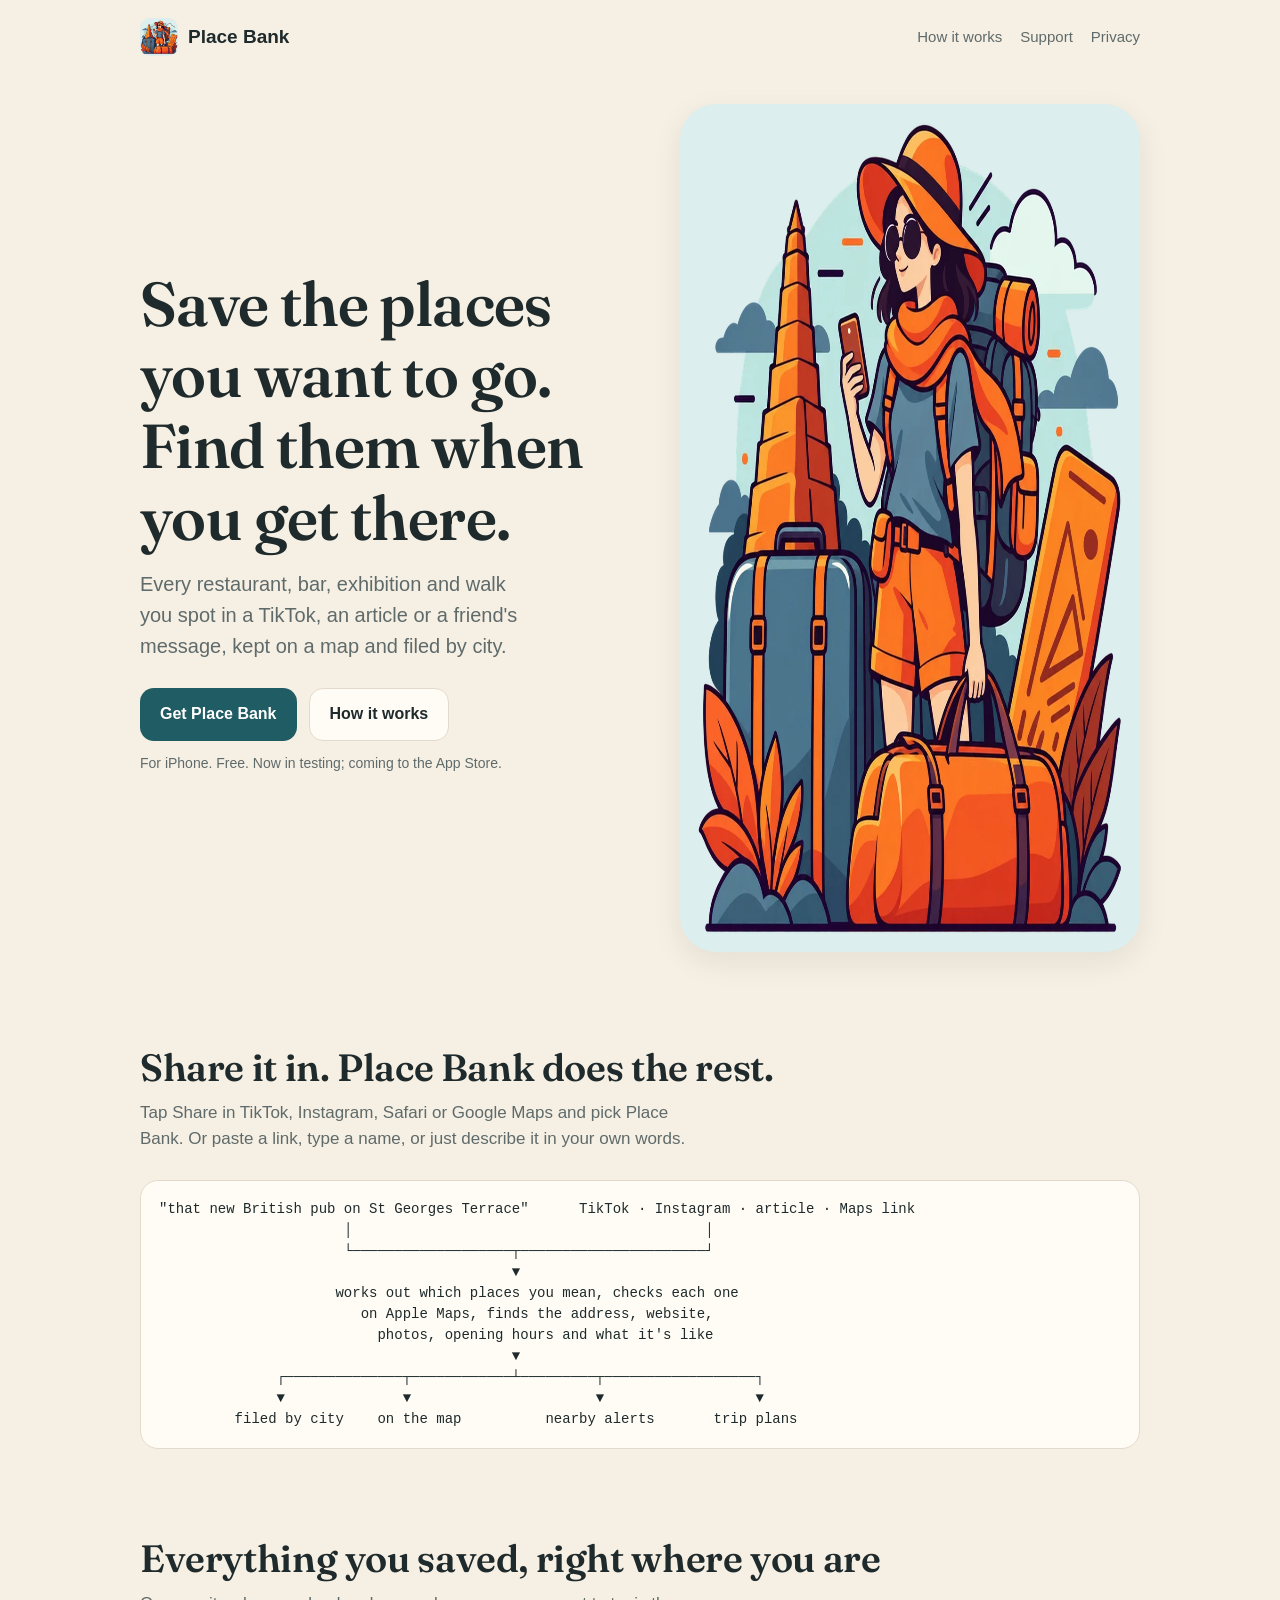
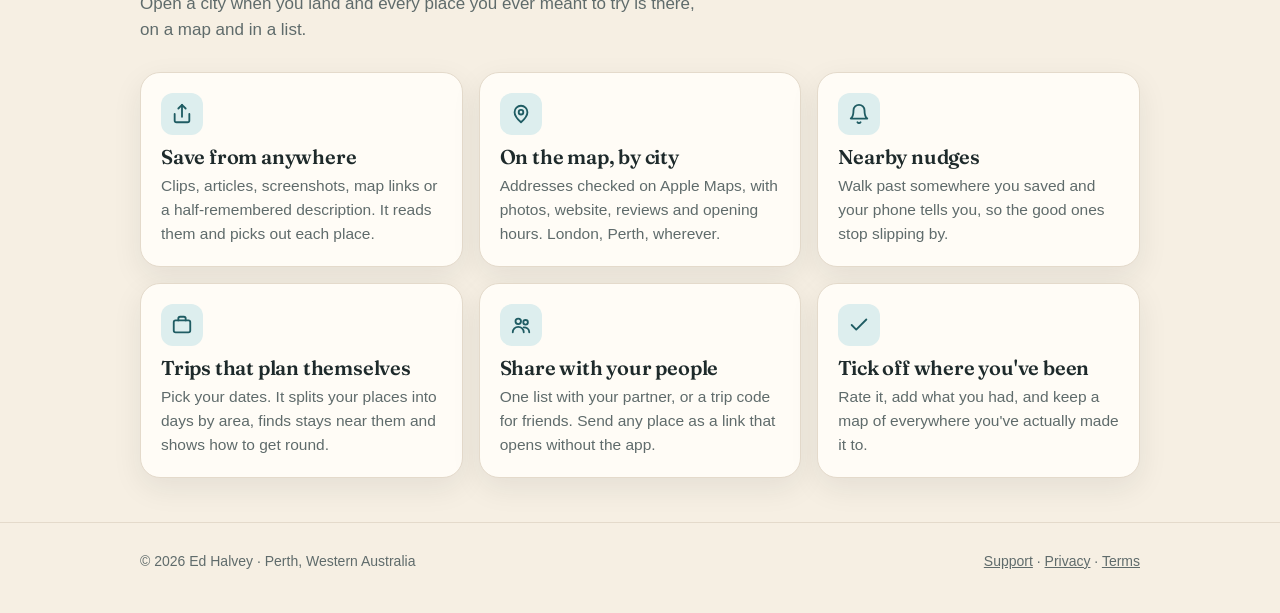
==== index.html @ 114fc503 "Place Bank website: home, privacy, terms, support, share viewer Co-Authored-By: Claude Opus 5.5 <nor" ====
<!doctype html>
<html lang="en-AU">
<head>
<meta charset="utf-8">
<meta name="viewport" content="width=device-width, initial-scale=1">
<title>Place Bank · Save the places you want to go</title>
<meta name="description" content="Save restaurants, bars, exhibitions and sights from TikTok, Instagram, articles or just a name. Place Bank finds them, maps them and files them by city, so when you get there, you remember.">
<meta property="og:title" content="Place Bank">
<meta property="og:description" content="Save the places you want to go, from any clip, article or message. Find them again when you get there.">
<meta property="og:image" content="https://placebank.app/assets/og.jpg">
<meta property="og:url" content="https://placebank.app/">
<meta name="twitter:card" content="summary_large_image">
<link rel="icon" href="/assets/favicon.png">
<link rel="apple-touch-icon" href="/assets/apple-touch-icon.png">
<link rel="preconnect" href="https://fonts.googleapis.com"><link rel="preconnect" href="https://fonts.gstatic.com" crossorigin>
<link href="https://fonts.googleapis.com/css2?family=Fraunces:opsz,wght@9..144,600&display=swap" rel="stylesheet">
<link rel="stylesheet" href="/assets/site.css">
</head>
<body>
<header class="top"><div class="wrap">
  <a class="brand" href="/"><img src="/assets/icon-512.png" alt="">Place Bank</a>
  <nav class="links"><a href="#how" class="hide-sm">How it works</a><a href="/support/">Support</a><a href="/privacy/">Privacy</a></nav>
</div></header>

<main>
<div class="wrap">
  <div class="hero">
    <div>
      <h1>Save the places you want to go. Find them when you get there.</h1>
      <p class="lead">Every restaurant, bar, exhibition and walk you spot in a TikTok, an article or a friend's message, kept on a map and filed by city.</p>
      <div class="btns">
        <a class="btn primary" href="/support/#get">Get Place Bank</a>
        <a class="btn ghost" href="#how">How it works</a>
      </div>
      <p class="note">For iPhone. Free. Now in testing; coming to the App Store.</p>
    </div>
    <div class="art"><img src="/assets/traveller.webp" alt="A traveller in a sun hat and sunglasses, checking her phone beside her bags" width="900" height="812"></div>
  </div>
</div>

<section id="how"><div class="wrap">
  <h2>Share it in. Place Bank does the rest.</h2>
  <p class="sub">Tap Share in TikTok, Instagram, Safari or Google Maps and pick Place Bank. Or paste a link, type a name, or just describe it in your own words.</p>
<div class="flow">"that new British pub on St Georges Terrace"      TikTok · Instagram · article · Maps link
                      │                                          │
                      └───────────────────┬──────────────────────┘
                                          ▼
                     works out which places you mean, checks each one
                        on Apple Maps, finds the address, website,
                          photos, opening hours and what it's like
                                          ▼
              ┌──────────────┬────────────┴─────────┬──────────────────┐
              ▼              ▼                      ▼                  ▼
         filed by city    on the map          nearby alerts       trip plans</div>
</div></section>

<section><div class="wrap">
  <h2>Everything you saved, right where you are</h2>
  <p class="sub">Open a city when you land and every place you ever meant to try is there, on a map and in a list.</p>
  <div class="grid">
    <div class="card"><div class="icon"><svg viewBox="0 0 24 24" fill="none" stroke="currentColor" stroke-width="2" stroke-linecap="round" stroke-linejoin="round"><path d="M4 12v7a2 2 0 0 0 2 2h12a2 2 0 0 0 2-2v-7"/><path d="M16 6l-4-4-4 4"/><path d="M12 2v13"/></svg></div>
      <h3>Save from anywhere</h3><p>Clips, articles, screenshots, map links or a half-remembered description. It reads them and picks out each place.</p></div>
    <div class="card"><div class="icon"><svg viewBox="0 0 24 24" fill="none" stroke="currentColor" stroke-width="2" stroke-linecap="round" stroke-linejoin="round"><path d="M12 21s-7-6.2-7-11a7 7 0 0 1 14 0c0 4.8-7 11-7 11z"/><circle cx="12" cy="10" r="2.5"/></svg></div>
      <h3>On the map, by city</h3><p>Addresses checked on Apple Maps, with photos, website, reviews and opening hours. London, Perth, wherever.</p></div>
    <div class="card"><div class="icon"><svg viewBox="0 0 24 24" fill="none" stroke="currentColor" stroke-width="2" stroke-linecap="round" stroke-linejoin="round"><path d="M18 8A6 6 0 0 0 6 8c0 7-3 9-3 9h18s-3-2-3-9"/><path d="M13.7 21a2 2 0 0 1-3.4 0"/></svg></div>
      <h3>Nearby nudges</h3><p>Walk past somewhere you saved and your phone tells you, so the good ones stop slipping by.</p></div>
    <div class="card"><div class="icon"><svg viewBox="0 0 24 24" fill="none" stroke="currentColor" stroke-width="2" stroke-linecap="round" stroke-linejoin="round"><rect x="3" y="7" width="18" height="13" rx="2"/><path d="M8 7V5a2 2 0 0 1 2-2h4a2 2 0 0 1 2 2v2"/></svg></div>
      <h3>Trips that plan themselves</h3><p>Pick your dates. It splits your places into days by area, finds stays near them and shows how to get round.</p></div>
    <div class="card"><div class="icon"><svg viewBox="0 0 24 24" fill="none" stroke="currentColor" stroke-width="2" stroke-linecap="round" stroke-linejoin="round"><circle cx="9" cy="8" r="3"/><circle cx="17" cy="9" r="2.5"/><path d="M3 20c0-3.3 2.7-6 6-6s6 2.7 6 6"/><path d="M15 14.5c2.8 0 6 1.7 6 5.5"/></svg></div>
      <h3>Share with your people</h3><p>One list with your partner, or a trip code for friends. Send any place as a link that opens without the app.</p></div>
    <div class="card"><div class="icon"><svg viewBox="0 0 24 24" fill="none" stroke="currentColor" stroke-width="2" stroke-linecap="round" stroke-linejoin="round"><path d="M20 6L9 17l-5-5"/></svg></div>
      <h3>Tick off where you've been</h3><p>Rate it, add what you had, and keep a map of everywhere you've actually made it to.</p></div>
  </div>
</div></section>
</main>

<footer><div class="wrap">
  <span>© 2026 Ed Halvey · Perth, Western Australia</span>
  <span><a href="/support/">Support</a> · <a href="/privacy/">Privacy</a> · <a href="/terms/">Terms</a></span>
</div></footer>
</body>
</html>
---- assets/site.css ----
:root {
  --paper: #F6EFE3;
  --card: #FFFCF6;
  --ink: #1E2A2B;
  --muted: #5F6B6B;
  --line: #E4DACB;
  --accent: #1F5C63;
  --orange: #E8703A;
  --sky: #DDEEEE;
  --sage: #3E7D5A;
  --coral: #C4452C;
  --shadow: 0 10px 30px rgba(30, 42, 43, .08);
}
@media (prefers-color-scheme: dark) {
  :root:not([data-theme="light"]) {
    --paper: #161B1C; --card: #1F2627; --ink: #EEE8DD; --muted: #A5AFAE; --line: #2E3839;
    --accent: #7FC3C8; --orange: #F08A52; --sky: #20302F; --sage: #7CC39A; --coral: #F0846C;
    --shadow: 0 10px 30px rgba(0, 0, 0, .35);
  }
}
* { box-sizing: border-box; }
html { -webkit-text-size-adjust: 100%; }
body {
  margin: 0; background: var(--paper); color: var(--ink);
  font: 17px/1.55 -apple-system, BlinkMacSystemFont, "Segoe UI", Roboto, Helvetica, Arial, sans-serif;
}
h1, h2, h3, .serif { font-family: "Fraunces", Georgia, "Times New Roman", serif; font-weight: 600; letter-spacing: -.01em; line-height: 1.15; }
a { color: var(--accent); }
img { max-width: 100%; display: block; }
.wrap { max-width: 1040px; margin: 0 auto; padding: 0 20px; }
.narrow { max-width: 720px; }

header.top { padding: 18px 0; }
header.top .wrap { display: flex; align-items: center; justify-content: space-between; gap: 12px; }
.brand { display: flex; align-items: center; gap: 10px; text-decoration: none; color: var(--ink); font-weight: 700; font-size: 19px; }
.brand img { width: 38px; height: 38px; border-radius: 10px; }
nav.links a { color: var(--muted); text-decoration: none; margin-left: 18px; font-size: 15px; }
nav.links a:hover { color: var(--ink); }

.hero { display: grid; grid-template-columns: 1.05fr .95fr; gap: 32px; align-items: center; padding: 30px 0 50px; }
.hero h1 { font-size: clamp(38px, 6vw, 62px); margin: 0 0 16px; }
.hero p.lead { font-size: 20px; color: var(--muted); margin: 0 0 26px; max-width: 34ch; }
.hero .art { background: var(--sky); border-radius: 36px; padding: 18px; box-shadow: var(--shadow); }
.btns { display: flex; flex-wrap: wrap; gap: 12px; }
.btn { display: inline-flex; align-items: center; gap: 8px; padding: 13px 20px; border-radius: 14px; font-weight: 600; text-decoration: none; font-size: 16px; }
.btn.primary { background: var(--accent); color: #fff; }
@media (prefers-color-scheme: dark) { :root:not([data-theme="light"]) .btn.primary { color: #10292B; } }
.btn.ghost { border: 1.5px solid var(--line); color: var(--ink); background: var(--card); }
.note { font-size: 14px; color: var(--muted); margin-top: 12px; }

section { padding: 44px 0; }
section h2 { font-size: clamp(28px, 4vw, 38px); margin: 0 0 10px; }
section p.sub { color: var(--muted); margin: 0 0 28px; max-width: 60ch; }
.grid { display: grid; grid-template-columns: repeat(3, 1fr); gap: 16px; }
.card { background: var(--card); border: 1px solid var(--line); border-radius: 20px; padding: 20px; box-shadow: var(--shadow); }
.card h3 { font-size: 20px; margin: 10px 0 6px; }
.card p { margin: 0; color: var(--muted); font-size: 15.5px; }
.icon { width: 42px; height: 42px; border-radius: 12px; display: grid; place-items: center; background: var(--sky); color: var(--accent); }
.icon svg { width: 22px; height: 22px; }

.flow { font-family: ui-monospace, SFMono-Regular, Menlo, monospace; font-size: 14px; background: var(--card); border: 1px solid var(--line); border-radius: 18px; padding: 18px; overflow-x: auto; white-space: pre; line-height: 1.5; }

footer { border-top: 1px solid var(--line); padding: 28px 0 40px; color: var(--muted); font-size: 14px; }
footer .wrap { display: flex; flex-wrap: wrap; gap: 14px 24px; justify-content: space-between; }
footer a { color: var(--muted); }

.doc h1 { font-size: 40px; margin: 10px 0 6px; }
.doc h2 { font-size: 24px; margin: 30px 0 8px; }
.doc p, .doc li { color: var(--ink); }
.doc .updated { color: var(--muted); font-size: 14px; }
.doc table { border-collapse: collapse; width: 100%; font-size: 15px; }
.doc th, .doc td { text-align: left; padding: 10px 8px; border-bottom: 1px solid var(--line); vertical-align: top; }
details { background: var(--card); border: 1px solid var(--line); border-radius: 14px; padding: 14px 16px; margin: 10px 0; }
summary { font-weight: 600; cursor: pointer; }

/* Share viewer */
.share { padding-top: 10px; padding-bottom: 40px; }
.share .photo { width: 100%; aspect-ratio: 4 / 3; object-fit: cover; border-radius: 22px; background: var(--sky); }
.share .kind { text-transform: uppercase; letter-spacing: .12em; font-size: 13px; font-weight: 700; color: var(--orange); margin-top: 18px; }
.share h1 { font-size: clamp(32px, 6vw, 46px); margin: 4px 0; }
.share .where { color: var(--muted); margin: 0 0 14px; }
.chips { display: flex; flex-wrap: wrap; gap: 8px; margin: 12px 0; }
.chip { background: var(--sky); color: var(--accent); border-radius: 999px; padding: 5px 12px; font-size: 14px; font-weight: 600; }
.open { font-weight: 700; }
.open.yes { color: var(--sage); } .open.no { color: var(--coral); }
.map { height: 280px; border-radius: 20px; overflow: hidden; border: 1px solid var(--line); margin: 16px 0; z-index: 0; }
.why { background: var(--sky); border-radius: 16px; padding: 14px 16px; margin: 14px 0; }
.why b { display: block; font-size: 12px; letter-spacing: .12em; text-transform: uppercase; color: var(--accent); margin-bottom: 4px; }
.hours { width: 100%; border-collapse: collapse; font-size: 15px; }
.hours td { padding: 4px 0; } .hours tr.today td { font-weight: 700; }
.place-row { display: grid; grid-template-columns: 76px 1fr; gap: 12px; align-items: center; padding: 10px; border-radius: 16px; background: var(--card); border: 1px solid var(--line); margin: 8px 0; text-decoration: none; color: var(--ink); }
.place-row img, .place-row .ph { width: 76px; height: 76px; border-radius: 12px; object-fit: cover; background: var(--sky); }
.place-row small { color: var(--muted); display: block; }
.get { margin-top: 26px; text-align: center; }
.get img { width: 72px; height: 72px; border-radius: 18px; margin: 0 auto 8px; }

@media (max-width: 820px) {
  .hero { grid-template-columns: 1fr; padding-top: 10px; }
  .hero .art { order: -1; }
  .grid { grid-template-columns: 1fr; }
  nav.links a { margin-left: 12px; }
  nav.links a.hide-sm { display: none; }
}
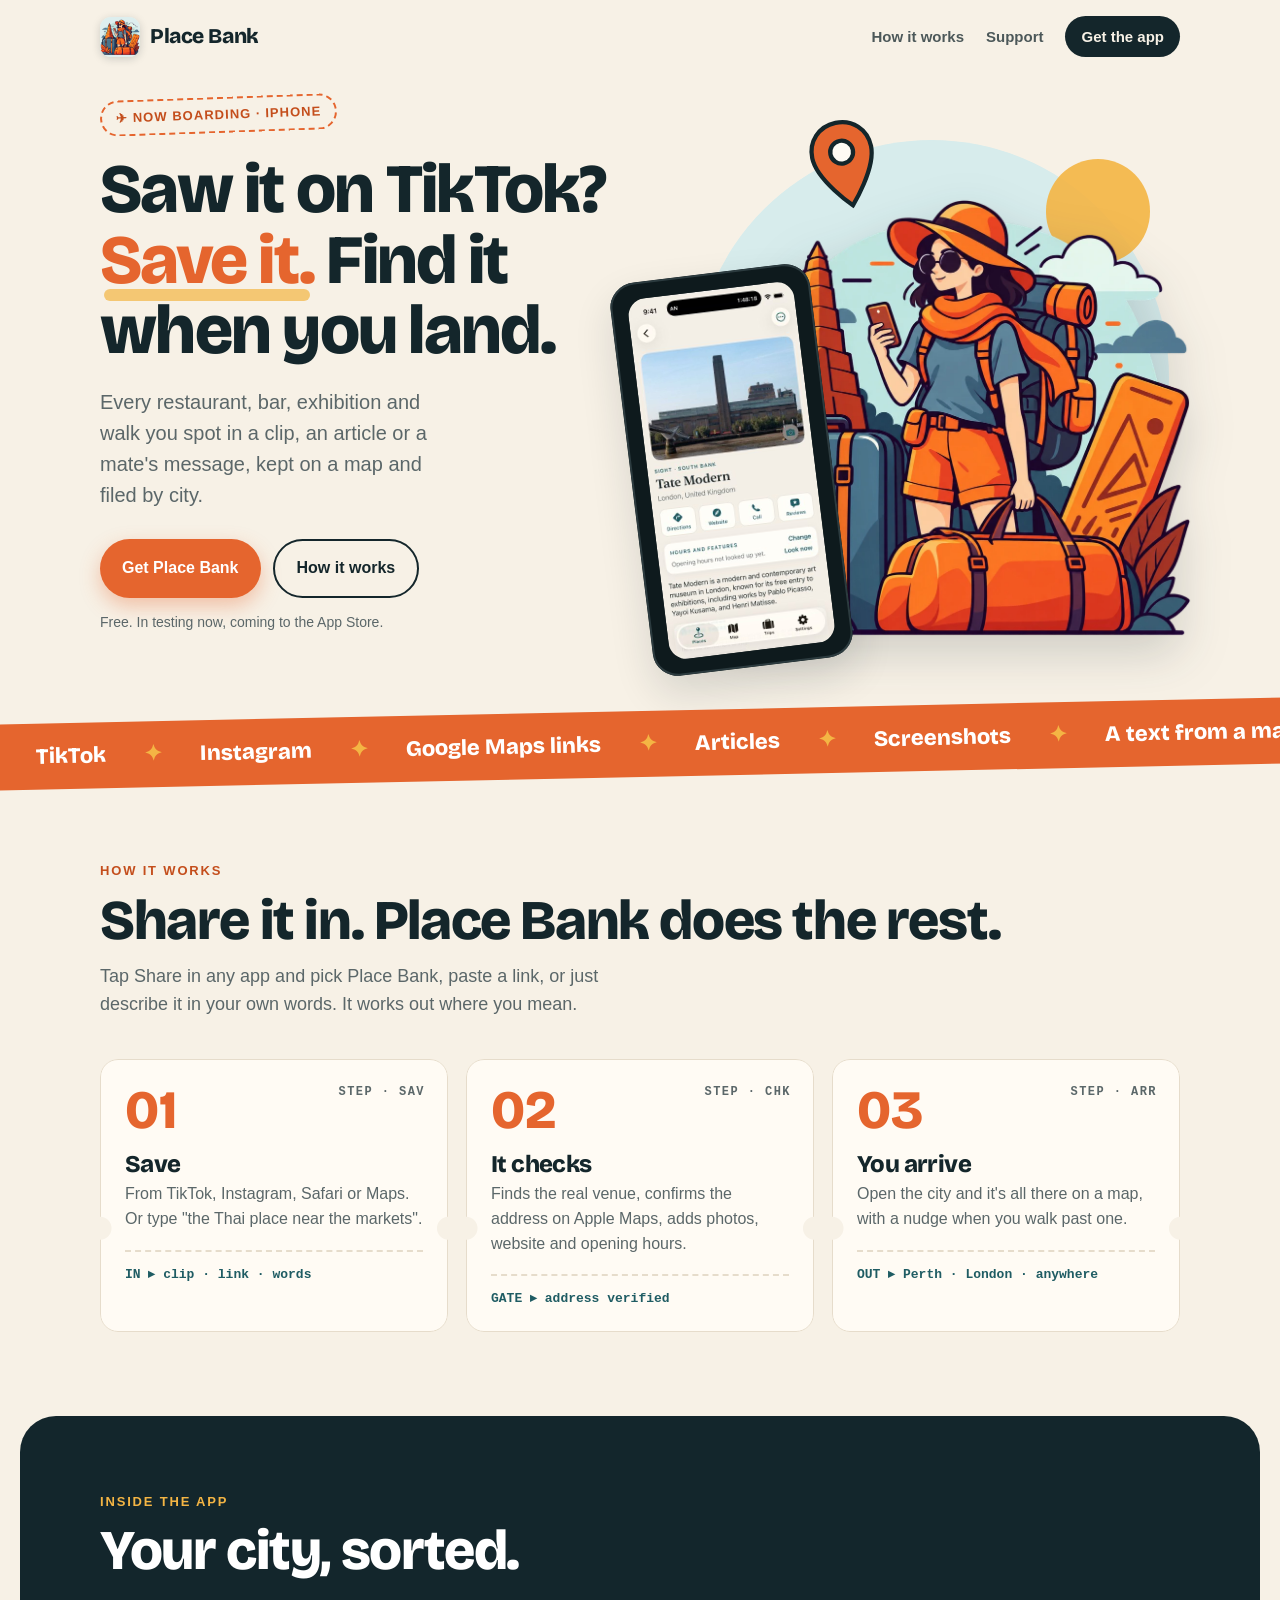
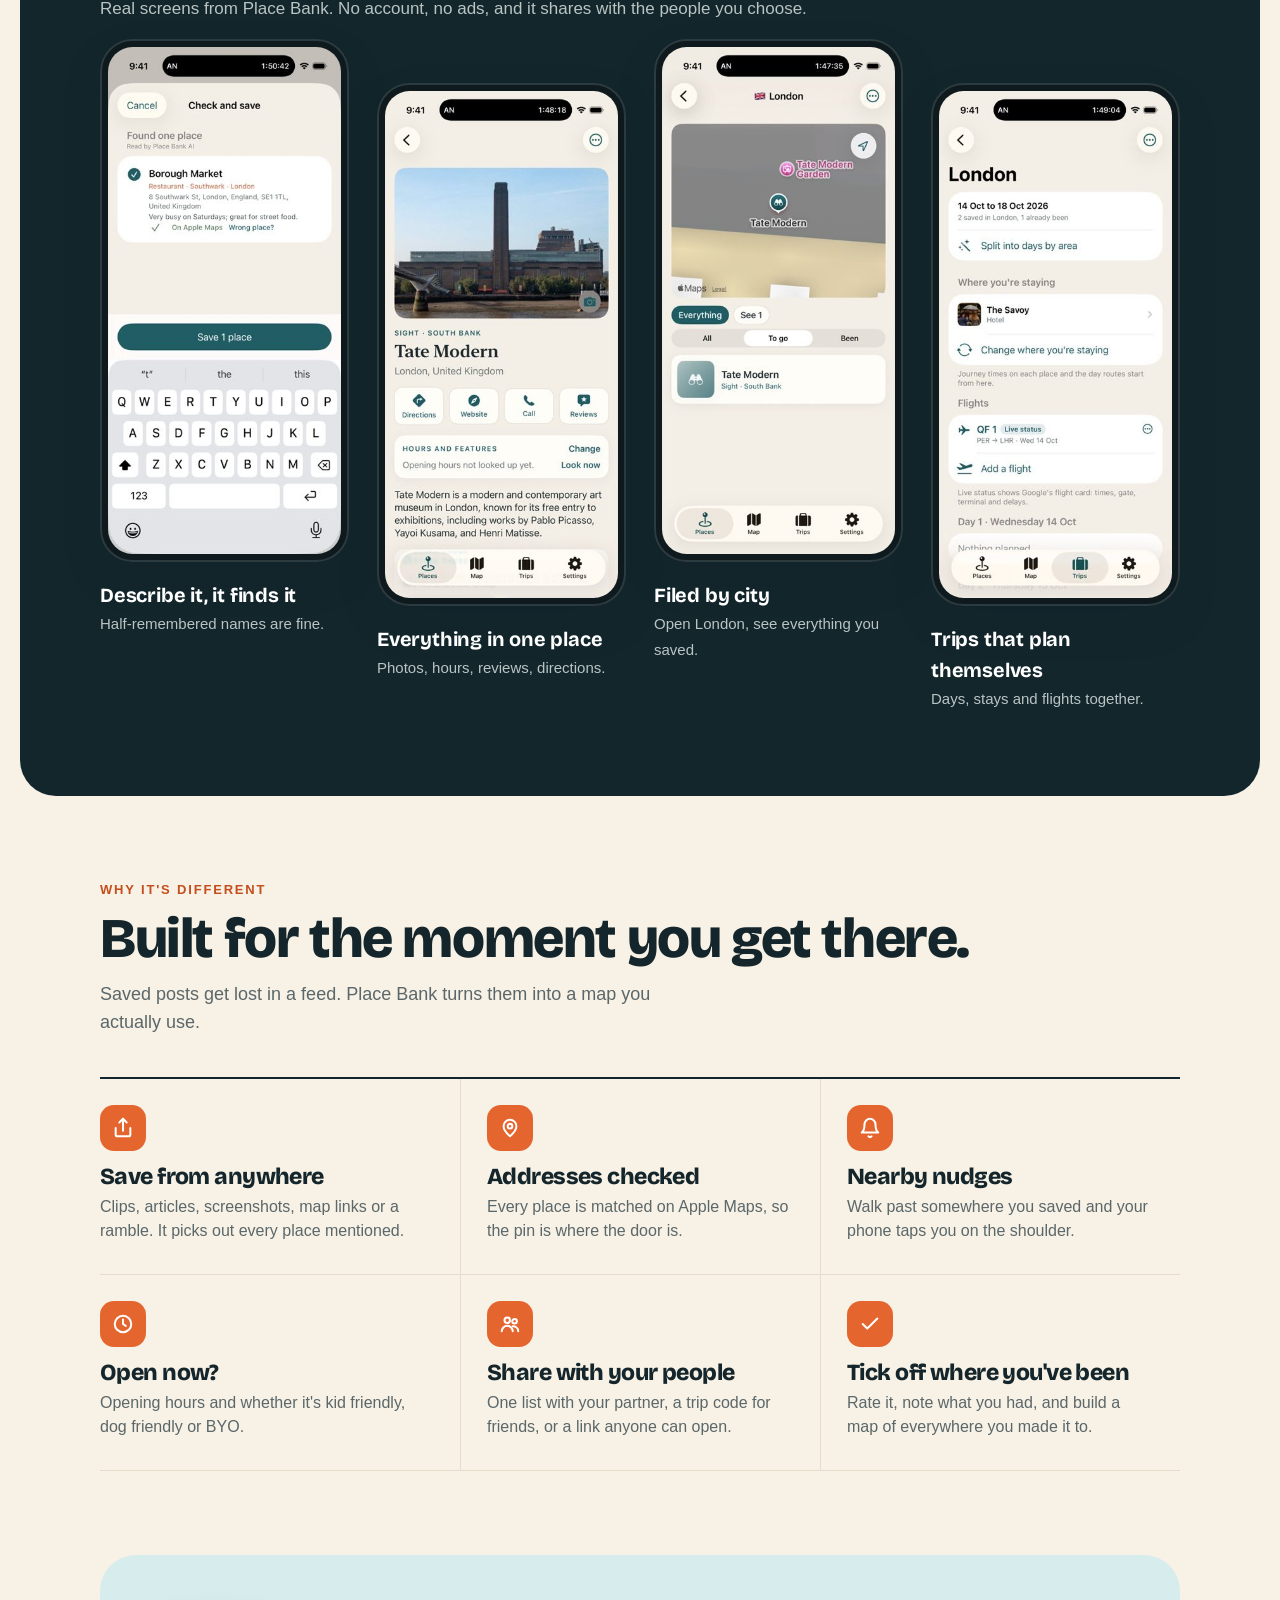
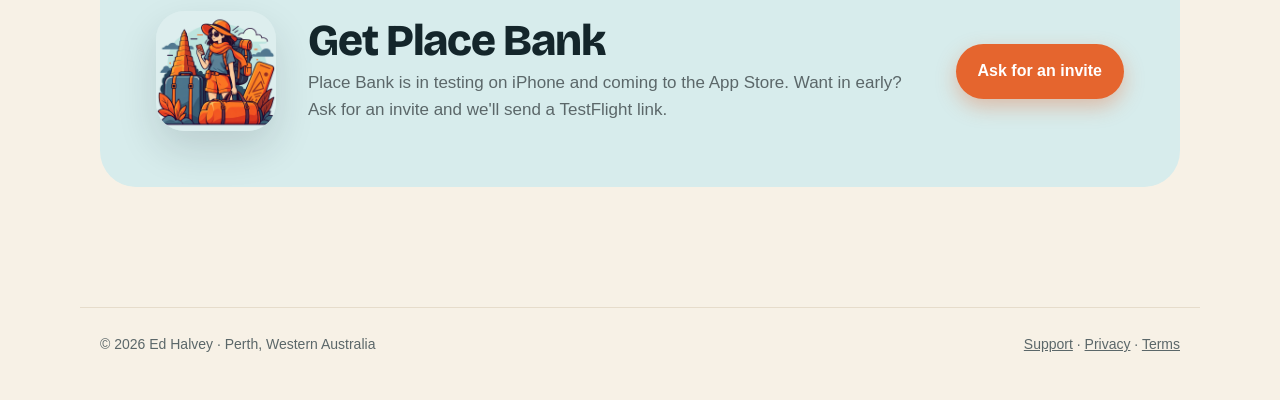
==== commit fcce2080: "Redesigned home page with real app screens, fixed stretched images, Google Analytics, privacy note C" ====
--- a/index.html
+++ b/index.html
@@ -1,6 +1,14 @@
 <!doctype html>
 <html lang="en-AU">
 <head>
+<!-- Google tag (gtag.js) -->
+<script async src="https://www.googletagmanager.com/gtag/js?id=G-B0KKWL1W5Q"></script>
+<script>
+  window.dataLayer = window.dataLayer || [];
+  function gtag(){dataLayer.push(arguments);}
+  gtag('js', new Date());
+  gtag('config', 'G-B0KKWL1W5Q', { anonymize_ip: true });
+</script>
 <meta charset="utf-8">
 <meta name="viewport" content="width=device-width, initial-scale=1">
 <title>Place Bank · Save the places you want to go</title>
@@ -10,66 +18,94 @@
 <meta property="og:image" content="https://placebank.app/assets/og.jpg">
 <meta property="og:url" content="https://placebank.app/">
 <meta name="twitter:card" content="summary_large_image">
+<meta name="theme-color" content="#F7F1E6">
 <link rel="icon" href="/assets/favicon.png">
 <link rel="apple-touch-icon" href="/assets/apple-touch-icon.png">
 <link rel="preconnect" href="https://fonts.googleapis.com"><link rel="preconnect" href="https://fonts.gstatic.com" crossorigin>
-<link href="https://fonts.googleapis.com/css2?family=Fraunces:opsz,wght@9..144,600&display=swap" rel="stylesheet">
+<link href="https://fonts.googleapis.com/css2?family=Bricolage+Grotesque:opsz,wght@12..96,700;12..96,800&display=swap" rel="stylesheet">
 <link rel="stylesheet" href="/assets/site.css">
 </head>
 <body>
 <header class="top"><div class="wrap">
   <a class="brand" href="/"><img src="/assets/icon-512.png" alt="">Place Bank</a>
-  <nav class="links"><a href="#how" class="hide-sm">How it works</a><a href="/support/">Support</a><a href="/privacy/">Privacy</a></nav>
+  <nav class="links"><a href="#how" class="hide-sm">How it works</a><a href="/support/" class="hide-sm">Support</a><a href="#get" class="pill">Get the app</a></nav>
 </div></header>
 
 <main>
 <div class="wrap">
   <div class="hero">
     <div>
-      <h1>Save the places you want to go. Find them when you get there.</h1>
-      <p class="lead">Every restaurant, bar, exhibition and walk you spot in a TikTok, an article or a friend's message, kept on a map and filed by city.</p>
+      <div class="stamp">✈ Now boarding · iPhone</div>
+      <h1>Saw it on TikTok? <span class="hl">Save it.</span> Find it when you land.</h1>
+      <p class="lead">Every restaurant, bar, exhibition and walk you spot in a clip, an article or a mate's message, kept on a map and filed by city.</p>
       <div class="btns">
-        <a class="btn primary" href="/support/#get">Get Place Bank</a>
+        <a class="btn primary" href="#get">Get Place Bank</a>
         <a class="btn ghost" href="#how">How it works</a>
       </div>
-      <p class="note">For iPhone. Free. Now in testing; coming to the App Store.</p>
+      <p class="note">Free. In testing now, coming to the App Store.</p>
     </div>
-    <div class="art"><img src="/assets/traveller.webp" alt="A traveller in a sun hat and sunglasses, checking her phone beside her bags" width="900" height="812"></div>
+    <div class="hero-art" aria-hidden="true">
+      <div class="sun"></div>
+      <img class="traveller" src="/assets/traveller.webp" alt="" width="1000" height="901">
+      <svg class="pin" viewBox="0 0 48 64"><path d="M24 2C12 2 3 11 3 23c0 16 21 38 21 38s21-22 21-38C45 11 36 2 24 2z" fill="#E5652E" stroke="#14262B" stroke-width="3"/><circle cx="24" cy="23" r="8" fill="#FFFBF4" stroke="#14262B" stroke-width="3"/></svg>
+      <div class="phone"><img src="/assets/screens/place-hours.jpg" alt="" width="368" height="800"></div>
+    </div>
   </div>
 </div>
 
+<div class="strip" aria-hidden="true"><div class="track">
+  <span>TikTok</span><span>Instagram</span><span>Google Maps links</span><span>Articles</span><span>Screenshots</span><span>A text from a mate</span><span>"That new pub on St Georges Tce"</span>
+  <span>TikTok</span><span>Instagram</span><span>Google Maps links</span><span>Articles</span><span>Screenshots</span><span>A text from a mate</span><span>"That new pub on St Georges Tce"</span>
+</div></div>
+
 <section id="how"><div class="wrap">
+  <p class="eyebrow">How it works</p>
   <h2>Share it in. Place Bank does the rest.</h2>
-  <p class="sub">Tap Share in TikTok, Instagram, Safari or Google Maps and pick Place Bank. Or paste a link, type a name, or just describe it in your own words.</p>
-<div class="flow">"that new British pub on St Georges Terrace"      TikTok · Instagram · article · Maps link
-                      │                                          │
-                      └───────────────────┬──────────────────────┘
-                                          ▼
-                     works out which places you mean, checks each one
-                        on Apple Maps, finds the address, website,
-                          photos, opening hours and what it's like
-                                          ▼
-              ┌──────────────┬────────────┴─────────┬──────────────────┐
-              ▼              ▼                      ▼                  ▼
-         filed by city    on the map          nearby alerts       trip plans</div>
+  <p class="sub">Tap Share in any app and pick Place Bank, paste a link, or just describe it in your own words. It works out where you mean.</p>
+  <div class="tickets">
+    <div class="ticket"><span class="code">STEP · SAV</span><div class="no">01</div><h3>Save</h3><p>From TikTok, Instagram, Safari or Maps. Or type "the Thai place near the markets".</p><div class="tear">IN ▸ clip · link · words</div></div>
+    <div class="ticket"><span class="code">STEP · CHK</span><div class="no">02</div><h3>It checks</h3><p>Finds the real venue, confirms the address on Apple Maps, adds photos, website and opening hours.</p><div class="tear">GATE ▸ address verified</div></div>
+    <div class="ticket"><span class="code">STEP · ARR</span><div class="no">03</div><h3>You arrive</h3><p>Open the city and it's all there on a map, with a nudge when you walk past one.</p><div class="tear">OUT ▸ Perth · London · anywhere</div></div>
+  </div>
 </div></section>
 
+<div class="screens"><div class="wrap">
+  <p class="eyebrow">Inside the app</p>
+  <h2>Your city, sorted.</h2>
+  <p class="sub">Real screens from Place Bank. No account, no ads, and it shares with the people you choose.</p>
+  <div class="phones">
+    <figure><div class="phone"><img src="/assets/screens/describe.jpg" alt="Place Bank checking a place it found from a description" loading="lazy" width="368" height="800"></div><figcaption><b>Describe it, it finds it</b><span>Half-remembered names are fine.</span></figcaption></figure>
+    <figure><div class="phone"><img src="/assets/screens/place-hours.jpg" alt="A place page with photo, directions, website and hours" loading="lazy" width="368" height="800"></div><figcaption><b>Everything in one place</b><span>Photos, hours, reviews, directions.</span></figcaption></figure>
+    <figure><div class="phone"><img src="/assets/screens/city.jpg" alt="A city page listing saved places" loading="lazy" width="368" height="800"></div><figcaption><b>Filed by city</b><span>Open London, see everything you saved.</span></figcaption></figure>
+    <figure><div class="phone"><img src="/assets/screens/trip-flight.jpg" alt="A trip with dates, stay and flight" loading="lazy" width="368" height="800"></div><figcaption><b>Trips that plan themselves</b><span>Days, stays and flights together.</span></figcaption></figure>
+  </div>
+</div></div>
+
 <section><div class="wrap">
-  <h2>Everything you saved, right where you are</h2>
-  <p class="sub">Open a city when you land and every place you ever meant to try is there, on a map and in a list.</p>
+  <p class="eyebrow">Why it's different</p>
+  <h2>Built for the moment you get there.</h2>
+  <p class="sub">Saved posts get lost in a feed. Place Bank turns them into a map you actually use.</p>
   <div class="grid">
-    <div class="card"><div class="icon"><svg viewBox="0 0 24 24" fill="none" stroke="currentColor" stroke-width="2" stroke-linecap="round" stroke-linejoin="round"><path d="M4 12v7a2 2 0 0 0 2 2h12a2 2 0 0 0 2-2v-7"/><path d="M16 6l-4-4-4 4"/><path d="M12 2v13"/></svg></div>
-      <h3>Save from anywhere</h3><p>Clips, articles, screenshots, map links or a half-remembered description. It reads them and picks out each place.</p></div>
-    <div class="card"><div class="icon"><svg viewBox="0 0 24 24" fill="none" stroke="currentColor" stroke-width="2" stroke-linecap="round" stroke-linejoin="round"><path d="M12 21s-7-6.2-7-11a7 7 0 0 1 14 0c0 4.8-7 11-7 11z"/><circle cx="12" cy="10" r="2.5"/></svg></div>
-      <h3>On the map, by city</h3><p>Addresses checked on Apple Maps, with photos, website, reviews and opening hours. London, Perth, wherever.</p></div>
-    <div class="card"><div class="icon"><svg viewBox="0 0 24 24" fill="none" stroke="currentColor" stroke-width="2" stroke-linecap="round" stroke-linejoin="round"><path d="M18 8A6 6 0 0 0 6 8c0 7-3 9-3 9h18s-3-2-3-9"/><path d="M13.7 21a2 2 0 0 1-3.4 0"/></svg></div>
-      <h3>Nearby nudges</h3><p>Walk past somewhere you saved and your phone tells you, so the good ones stop slipping by.</p></div>
-    <div class="card"><div class="icon"><svg viewBox="0 0 24 24" fill="none" stroke="currentColor" stroke-width="2" stroke-linecap="round" stroke-linejoin="round"><rect x="3" y="7" width="18" height="13" rx="2"/><path d="M8 7V5a2 2 0 0 1 2-2h4a2 2 0 0 1 2 2v2"/></svg></div>
-      <h3>Trips that plan themselves</h3><p>Pick your dates. It splits your places into days by area, finds stays near them and shows how to get round.</p></div>
-    <div class="card"><div class="icon"><svg viewBox="0 0 24 24" fill="none" stroke="currentColor" stroke-width="2" stroke-linecap="round" stroke-linejoin="round"><circle cx="9" cy="8" r="3"/><circle cx="17" cy="9" r="2.5"/><path d="M3 20c0-3.3 2.7-6 6-6s6 2.7 6 6"/><path d="M15 14.5c2.8 0 6 1.7 6 5.5"/></svg></div>
-      <h3>Share with your people</h3><p>One list with your partner, or a trip code for friends. Send any place as a link that opens without the app.</p></div>
-    <div class="card"><div class="icon"><svg viewBox="0 0 24 24" fill="none" stroke="currentColor" stroke-width="2" stroke-linecap="round" stroke-linejoin="round"><path d="M20 6L9 17l-5-5"/></svg></div>
-      <h3>Tick off where you've been</h3><p>Rate it, add what you had, and keep a map of everywhere you've actually made it to.</p></div>
+    <div class="card"><div class="icon"><svg viewBox="0 0 24 24" fill="none" stroke="currentColor" stroke-width="2.2" stroke-linecap="round" stroke-linejoin="round"><path d="M4 12v7a2 2 0 0 0 2 2h12a2 2 0 0 0 2-2v-7"/><path d="M16 6l-4-4-4 4"/><path d="M12 2v13"/></svg></div>
+      <h3>Save from anywhere</h3><p>Clips, articles, screenshots, map links or a ramble. It picks out every place mentioned.</p></div>
+    <div class="card"><div class="icon"><svg viewBox="0 0 24 24" fill="none" stroke="currentColor" stroke-width="2.2" stroke-linecap="round" stroke-linejoin="round"><path d="M12 21s-7-6.2-7-11a7 7 0 0 1 14 0c0 4.8-7 11-7 11z"/><circle cx="12" cy="10" r="2.5"/></svg></div>
+      <h3>Addresses checked</h3><p>Every place is matched on Apple Maps, so the pin is where the door is.</p></div>
+    <div class="card"><div class="icon"><svg viewBox="0 0 24 24" fill="none" stroke="currentColor" stroke-width="2.2" stroke-linecap="round" stroke-linejoin="round"><path d="M18 8A6 6 0 0 0 6 8c0 7-3 9-3 9h18s-3-2-3-9"/><path d="M13.7 21a2 2 0 0 1-3.4 0"/></svg></div>
+      <h3>Nearby nudges</h3><p>Walk past somewhere you saved and your phone taps you on the shoulder.</p></div>
+    <div class="card"><div class="icon"><svg viewBox="0 0 24 24" fill="none" stroke="currentColor" stroke-width="2.2" stroke-linecap="round" stroke-linejoin="round"><circle cx="12" cy="12" r="9"/><path d="M12 7v5l3 2"/></svg></div>
+      <h3>Open now?</h3><p>Opening hours and whether it's kid friendly, dog friendly or BYO.</p></div>
+    <div class="card"><div class="icon"><svg viewBox="0 0 24 24" fill="none" stroke="currentColor" stroke-width="2.2" stroke-linecap="round" stroke-linejoin="round"><circle cx="9" cy="8" r="3"/><circle cx="17" cy="9" r="2.5"/><path d="M3 20c0-3.3 2.7-6 6-6s6 2.7 6 6"/><path d="M15 14.5c2.8 0 6 1.7 6 5.5"/></svg></div>
+      <h3>Share with your people</h3><p>One list with your partner, a trip code for friends, or a link anyone can open.</p></div>
+    <div class="card"><div class="icon"><svg viewBox="0 0 24 24" fill="none" stroke="currentColor" stroke-width="2.2" stroke-linecap="round" stroke-linejoin="round"><path d="M20 6L9 17l-5-5"/></svg></div>
+      <h3>Tick off where you've been</h3><p>Rate it, note what you had, and build a map of everywhere you made it to.</p></div>
+  </div>
+</div></section>
+
+<section id="get" style="padding-top:0"><div class="wrap">
+  <div class="cta">
+    <img src="/assets/icon-512.png" alt="Place Bank app icon">
+    <div><h2>Get Place Bank</h2><p>Place Bank is in testing on iPhone and coming to the App Store. Want in early? Ask for an invite and we'll send a TestFlight link.</p></div>
+    <a class="btn primary" href="/support/#get">Ask for an invite</a>
   </div>
 </div></section>
 </main>
--- a/assets/site.css
+++ b/assets/site.css
@@ -1,86 +1,150 @@
 :root {
-  --paper: #F6EFE3;
-  --card: #FFFCF6;
-  --ink: #1E2A2B;
-  --muted: #5F6B6B;
-  --line: #E4DACB;
+  --paper: #F7F1E6;
+  --card: #FFFBF4;
+  --ink: #14262B;
+  --muted: #5B6769;
+  --line: #E6DCCB;
   --accent: #1F5C63;
-  --orange: #E8703A;
-  --sky: #DDEEEE;
+  --orange: #E5652E;
+  --orange-deep: #C44E1C;
+  --sun: #F4B544;
+  --sky: #D7ECEC;
   --sage: #3E7D5A;
   --coral: #C4452C;
-  --shadow: 0 10px 30px rgba(30, 42, 43, .08);
+  --night: #13262C;
+  --shadow: 0 18px 40px rgba(20, 38, 43, .14);
 }
 @media (prefers-color-scheme: dark) {
   :root:not([data-theme="light"]) {
-    --paper: #161B1C; --card: #1F2627; --ink: #EEE8DD; --muted: #A5AFAE; --line: #2E3839;
-    --accent: #7FC3C8; --orange: #F08A52; --sky: #20302F; --sage: #7CC39A; --coral: #F0846C;
-    --shadow: 0 10px 30px rgba(0, 0, 0, .35);
+    --paper: #121B1D; --card: #1B2629; --ink: #F1EADF; --muted: #A9B3B2; --line: #2B3739;
+    --accent: #7FC3C8; --orange: #F07A45; --orange-deep: #F58E5C; --sky: #1E3134; --sage: #7CC39A; --coral: #F0846C;
+    --night: #0C1416; --shadow: 0 18px 40px rgba(0, 0, 0, .45);
   }
 }
 * { box-sizing: border-box; }
-html { -webkit-text-size-adjust: 100%; }
+html { -webkit-text-size-adjust: 100%; scroll-behavior: smooth; }
 body {
   margin: 0; background: var(--paper); color: var(--ink);
   font: 17px/1.55 -apple-system, BlinkMacSystemFont, "Segoe UI", Roboto, Helvetica, Arial, sans-serif;
+  overflow-x: hidden;
 }
-h1, h2, h3, .serif { font-family: "Fraunces", Georgia, "Times New Roman", serif; font-weight: 600; letter-spacing: -.01em; line-height: 1.15; }
+h1, h2, h3, .serif, .display { font-family: "Bricolage Grotesque", -apple-system, "Segoe UI", sans-serif; font-weight: 800; letter-spacing: -.025em; line-height: 1.02; }
 a { color: var(--accent); }
-img { max-width: 100%; display: block; }
-.wrap { max-width: 1040px; margin: 0 auto; padding: 0 20px; }
+img { max-width: 100%; height: auto; display: block; }
+.wrap { max-width: 1120px; margin: 0 auto; padding: 0 20px; }
 .narrow { max-width: 720px; }
 
-header.top { padding: 18px 0; }
+/* Header */
+header.top { padding: 16px 0; position: relative; z-index: 3; }
 header.top .wrap { display: flex; align-items: center; justify-content: space-between; gap: 12px; }
-.brand { display: flex; align-items: center; gap: 10px; text-decoration: none; color: var(--ink); font-weight: 700; font-size: 19px; }
-.brand img { width: 38px; height: 38px; border-radius: 10px; }
-nav.links a { color: var(--muted); text-decoration: none; margin-left: 18px; font-size: 15px; }
-nav.links a:hover { color: var(--ink); }
+.brand { display: flex; align-items: center; gap: 10px; text-decoration: none; color: var(--ink); font-family: "Bricolage Grotesque", sans-serif; font-weight: 800; font-size: 21px; letter-spacing: -.02em; }
+.brand img { width: 40px; height: 40px; border-radius: 11px; box-shadow: 0 2px 8px rgba(20,38,43,.18); }
+nav.links { display: flex; align-items: center; }
+nav.links a { color: var(--ink); text-decoration: none; margin-left: 22px; font-size: 15px; font-weight: 600; opacity: .75; }
+nav.links a:hover { opacity: 1; }
+nav.links a.pill { opacity: 1; background: var(--ink); color: var(--paper); padding: 9px 16px; border-radius: 999px; }
 
-.hero { display: grid; grid-template-columns: 1.05fr .95fr; gap: 32px; align-items: center; padding: 30px 0 50px; }
-.hero h1 { font-size: clamp(38px, 6vw, 62px); margin: 0 0 16px; }
-.hero p.lead { font-size: 20px; color: var(--muted); margin: 0 0 26px; max-width: 34ch; }
-.hero .art { background: var(--sky); border-radius: 36px; padding: 18px; box-shadow: var(--shadow); }
+/* Buttons */
 .btns { display: flex; flex-wrap: wrap; gap: 12px; }
-.btn { display: inline-flex; align-items: center; gap: 8px; padding: 13px 20px; border-radius: 14px; font-weight: 600; text-decoration: none; font-size: 16px; }
-.btn.primary { background: var(--accent); color: #fff; }
-@media (prefers-color-scheme: dark) { :root:not([data-theme="light"]) .btn.primary { color: #10292B; } }
-.btn.ghost { border: 1.5px solid var(--line); color: var(--ink); background: var(--card); }
-.note { font-size: 14px; color: var(--muted); margin-top: 12px; }
+.btn { display: inline-flex; align-items: center; gap: 8px; padding: 15px 22px; border-radius: 999px; font-weight: 700; text-decoration: none; font-size: 16px; transition: transform .15s ease; }
+.btn:hover { transform: translateY(-2px); }
+.btn.primary { background: var(--orange); color: #fff; box-shadow: 0 8px 20px rgba(229,101,46,.35); }
+.btn.ghost { border: 2px solid var(--ink); color: var(--ink); background: transparent; }
+.note { font-size: 14px; color: var(--muted); margin-top: 14px; }
 
-section { padding: 44px 0; }
-section h2 { font-size: clamp(28px, 4vw, 38px); margin: 0 0 10px; }
-section p.sub { color: var(--muted); margin: 0 0 28px; max-width: 60ch; }
-.grid { display: grid; grid-template-columns: repeat(3, 1fr); gap: 16px; }
-.card { background: var(--card); border: 1px solid var(--line); border-radius: 20px; padding: 20px; box-shadow: var(--shadow); }
-.card h3 { font-size: 20px; margin: 10px 0 6px; }
-.card p { margin: 0; color: var(--muted); font-size: 15.5px; }
-.icon { width: 42px; height: 42px; border-radius: 12px; display: grid; place-items: center; background: var(--sky); color: var(--accent); }
+/* Hero */
+.hero { display: grid; grid-template-columns: 1fr 1fr; gap: 24px; align-items: center; padding: 24px 0 64px; }
+.stamp { display: inline-flex; align-items: center; gap: 8px; border: 2px dashed var(--orange); color: var(--orange-deep); border-radius: 999px; padding: 6px 14px; font-size: 13px; font-weight: 800; letter-spacing: .08em; text-transform: uppercase; transform: rotate(-2deg); margin-bottom: 22px; }
+.hero h1 { font-size: clamp(42px, 5.4vw, 70px); margin: 0 0 20px; }
+.hero h1 .hl { color: var(--orange); position: relative; white-space: nowrap; }
+.hero h1 .hl::after { content: ""; position: absolute; left: 2%; right: 2%; bottom: .02em; height: .16em; background: var(--sun); border-radius: 99px; z-index: -1; opacity: .7; }
+.hero p.lead { font-size: 20px; color: var(--muted); margin: 0 0 28px; max-width: 32ch; }
+.hero-art { position: relative; aspect-ratio: 1 / 1; }
+.hero-art .sun { position: absolute; inset: 6% 2% 4% 8%; background: var(--sky); border-radius: 50%; }
+.hero-art .sun::before { content: ""; position: absolute; width: 22%; aspect-ratio: 1; right: 4%; top: 4%; background: var(--sun); border-radius: 50%; opacity: .9; }
+.hero-art .traveller { position: absolute; right: -2%; bottom: 0; width: 92%; filter: drop-shadow(0 18px 24px rgba(20,38,43,.18)); }
+.hero-art .phone { position: absolute; left: -4%; bottom: -6%; width: 38%; transform: rotate(-7deg); }
+.hero-art .pin { position: absolute; left: 30%; top: 2%; width: 13%; transform: rotate(-12deg); }
+
+/* Phone mockup */
+.phone { background: #0E1A1D; border-radius: 13% / 6.2%; padding: 3.2%; box-shadow: var(--shadow), inset 0 0 0 2px #2c3b3f; }
+.phone img { border-radius: 10.5% / 4.9%; width: 100%; aspect-ratio: 368 / 800; object-fit: cover; }
+
+/* Sources strip */
+.strip { background: var(--orange); color: #fff; overflow: hidden; transform: rotate(-1.2deg); margin: 0 -20px; }
+.strip .track { display: flex; gap: 38px; padding: 16px 0; white-space: nowrap; width: max-content; animation: slide 38s linear infinite; font-family: "Bricolage Grotesque", sans-serif; font-weight: 800; font-size: 22px; }
+.strip .track span::before { content: "✦"; margin-right: 38px; color: var(--sun); }
+@keyframes slide { to { transform: translateX(-50%); } }
+@media (prefers-reduced-motion: reduce) { .strip .track { animation: none; } }
+
+/* Sections */
+section { padding: 84px 0; }
+.eyebrow { font-size: 13px; font-weight: 800; letter-spacing: .14em; text-transform: uppercase; color: var(--orange-deep); margin: 0 0 10px; }
+section h2 { font-size: clamp(34px, 5vw, 56px); margin: 0 0 14px; }
+section p.sub { color: var(--muted); margin: 0 0 40px; max-width: 56ch; font-size: 18px; }
+
+/* Boarding-pass steps */
+.tickets { display: grid; grid-template-columns: repeat(3, 1fr); gap: 18px; }
+.ticket { position: relative; background: var(--card); border-radius: 18px; padding: 24px 24px 22px; border: 1.5px solid var(--line);
+  -webkit-mask: radial-gradient(circle 12px at 0 62%, transparent 11px, #000 12px) left / 51% 100% no-repeat, radial-gradient(circle 12px at 100% 62%, transparent 11px, #000 12px) right / 51% 100% no-repeat;
+          mask: radial-gradient(circle 12px at 0 62%, transparent 11px, #000 12px) left / 51% 100% no-repeat, radial-gradient(circle 12px at 100% 62%, transparent 11px, #000 12px) right / 51% 100% no-repeat; }
+.ticket .no { font-family: "Bricolage Grotesque", sans-serif; font-weight: 800; font-size: 54px; line-height: 1; color: var(--orange); }
+.ticket .code { position: absolute; right: 22px; top: 26px; font: 700 12px/1 ui-monospace, Menlo, monospace; letter-spacing: .12em; color: var(--muted); }
+.ticket h3 { font-size: 24px; margin: 14px 0 6px; }
+.ticket p { margin: 0 0 18px; color: var(--muted); font-size: 16px; }
+.ticket .tear { border-top: 2px dashed var(--line); padding-top: 14px; font: 600 13px/1.4 ui-monospace, Menlo, monospace; color: var(--accent); }
+
+/* Screens */
+.screens { background: var(--night); color: #F1EADF; border-radius: 36px; margin: 0 20px; padding: 76px 0 84px; }
+.screens h2 { color: #fff; font-size: clamp(34px, 5vw, 56px); margin: 0 0 14px; }
+.screens p.sub { color: #B9C4C3; }
+.screens .eyebrow { color: var(--sun); }
+.phones { display: grid; grid-template-columns: repeat(4, 1fr); gap: 28px; align-items: start; }
+.phones figure { margin: 0; }
+.phones figure:nth-child(even) { margin-top: 44px; }
+.phones figcaption { margin-top: 18px; }
+.phones figcaption b { display: block; font-family: "Bricolage Grotesque", sans-serif; font-size: 20px; color: #fff; letter-spacing: -.01em; }
+.phones figcaption span { color: #B9C4C3; font-size: 15px; }
+
+/* Features */
+.grid { display: grid; grid-template-columns: repeat(3, 1fr); gap: 0; border-top: 2px solid var(--ink); }
+.card { padding: 26px 26px 30px 0; border-bottom: 1.5px solid var(--line); }
+.grid .card:not(:nth-child(3n+1)) { padding-left: 26px; border-left: 1.5px solid var(--line); }
+.card h3 { font-size: 23px; margin: 14px 0 6px; }
+.card p { margin: 0; color: var(--muted); font-size: 16px; }
+.icon { width: 46px; height: 46px; border-radius: 14px; display: grid; place-items: center; background: var(--orange); color: #fff; }
 .icon svg { width: 22px; height: 22px; }
+
+/* CTA */
+.cta { background: var(--sky); border-radius: 36px; padding: 56px; display: grid; grid-template-columns: auto 1fr auto; gap: 32px; align-items: center; }
+.cta img { width: 120px; height: 120px; border-radius: 28px; box-shadow: var(--shadow); }
+.cta h2 { margin: 0 0 6px; font-size: clamp(30px, 4vw, 44px); }
+.cta p { margin: 0; color: var(--muted); }
 
 .flow { font-family: ui-monospace, SFMono-Regular, Menlo, monospace; font-size: 14px; background: var(--card); border: 1px solid var(--line); border-radius: 18px; padding: 18px; overflow-x: auto; white-space: pre; line-height: 1.5; }
 
-footer { border-top: 1px solid var(--line); padding: 28px 0 40px; color: var(--muted); font-size: 14px; }
-footer .wrap { display: flex; flex-wrap: wrap; gap: 14px 24px; justify-content: space-between; }
+footer { padding: 36px 0 44px; color: var(--muted); font-size: 14px; }
+footer .wrap { display: flex; flex-wrap: wrap; gap: 14px 24px; justify-content: space-between; border-top: 1.5px solid var(--line); padding-top: 26px; }
 footer a { color: var(--muted); }
 
-.doc h1 { font-size: 40px; margin: 10px 0 6px; }
-.doc h2 { font-size: 24px; margin: 30px 0 8px; }
+/* Documents */
+.doc h1 { font-size: 46px; margin: 10px 0 6px; }
+.doc h2 { font-size: 26px; margin: 34px 0 8px; }
 .doc p, .doc li { color: var(--ink); }
 .doc .updated { color: var(--muted); font-size: 14px; }
 .doc table { border-collapse: collapse; width: 100%; font-size: 15px; }
 .doc th, .doc td { text-align: left; padding: 10px 8px; border-bottom: 1px solid var(--line); vertical-align: top; }
-details { background: var(--card); border: 1px solid var(--line); border-radius: 14px; padding: 14px 16px; margin: 10px 0; }
-summary { font-weight: 600; cursor: pointer; }
+details { background: var(--card); border: 1.5px solid var(--line); border-radius: 14px; padding: 14px 16px; margin: 10px 0; }
+summary { font-weight: 700; cursor: pointer; }
 
 /* Share viewer */
 .share { padding-top: 10px; padding-bottom: 40px; }
-.share .photo { width: 100%; aspect-ratio: 4 / 3; object-fit: cover; border-radius: 22px; background: var(--sky); }
-.share .kind { text-transform: uppercase; letter-spacing: .12em; font-size: 13px; font-weight: 700; color: var(--orange); margin-top: 18px; }
-.share h1 { font-size: clamp(32px, 6vw, 46px); margin: 4px 0; }
+.share .photo { width: 100%; aspect-ratio: 4 / 3; object-fit: cover; border-radius: 24px; background: var(--sky); }
+.share .kind { text-transform: uppercase; letter-spacing: .12em; font-size: 13px; font-weight: 800; color: var(--orange-deep); margin-top: 18px; }
+.share h1 { font-size: clamp(34px, 6vw, 52px); margin: 4px 0; }
 .share .where { color: var(--muted); margin: 0 0 14px; }
 .chips { display: flex; flex-wrap: wrap; gap: 8px; margin: 12px 0; }
-.chip { background: var(--sky); color: var(--accent); border-radius: 999px; padding: 5px 12px; font-size: 14px; font-weight: 600; }
+.chip { background: var(--sky); color: var(--accent); border-radius: 999px; padding: 5px 12px; font-size: 14px; font-weight: 700; }
 .open { font-weight: 700; }
 .open.yes { color: var(--sage); } .open.no { color: var(--coral); }
 .map { height: 280px; border-radius: 20px; overflow: hidden; border: 1px solid var(--line); margin: 16px 0; z-index: 0; }
@@ -94,10 +158,19 @@
 .get { margin-top: 26px; text-align: center; }
 .get img { width: 72px; height: 72px; border-radius: 18px; margin: 0 auto 8px; }
 
-@media (max-width: 820px) {
-  .hero { grid-template-columns: 1fr; padding-top: 10px; }
-  .hero .art { order: -1; }
+@media (max-width: 900px) {
+  .hero { grid-template-columns: 1fr; padding-top: 4px; }
+  .hero-art { order: -1; max-width: 520px; width: 100%; margin: 0 auto 8px; }
+  .hero-art .phone { left: 2%; width: 34%; }
+  .tickets { grid-template-columns: 1fr; }
+  .phones { grid-template-columns: repeat(4, 62%); overflow-x: auto; scroll-snap-type: x mandatory; padding: 0 20px 10px; margin: 0 -20px; }
+  .phones figure { scroll-snap-align: center; }
+  .phones figure:nth-child(even) { margin-top: 0; }
   .grid { grid-template-columns: 1fr; }
-  nav.links a { margin-left: 12px; }
+  .grid .card:not(:nth-child(3n+1)) { padding-left: 0; border-left: 0; }
+  .cta { grid-template-columns: 1fr; padding: 36px 26px; text-align: left; }
+  .screens { margin: 0; border-radius: 28px; }
+  nav.links a { margin-left: 14px; }
   nav.links a.hide-sm { display: none; }
+  section { padding: 60px 0; }
 }
